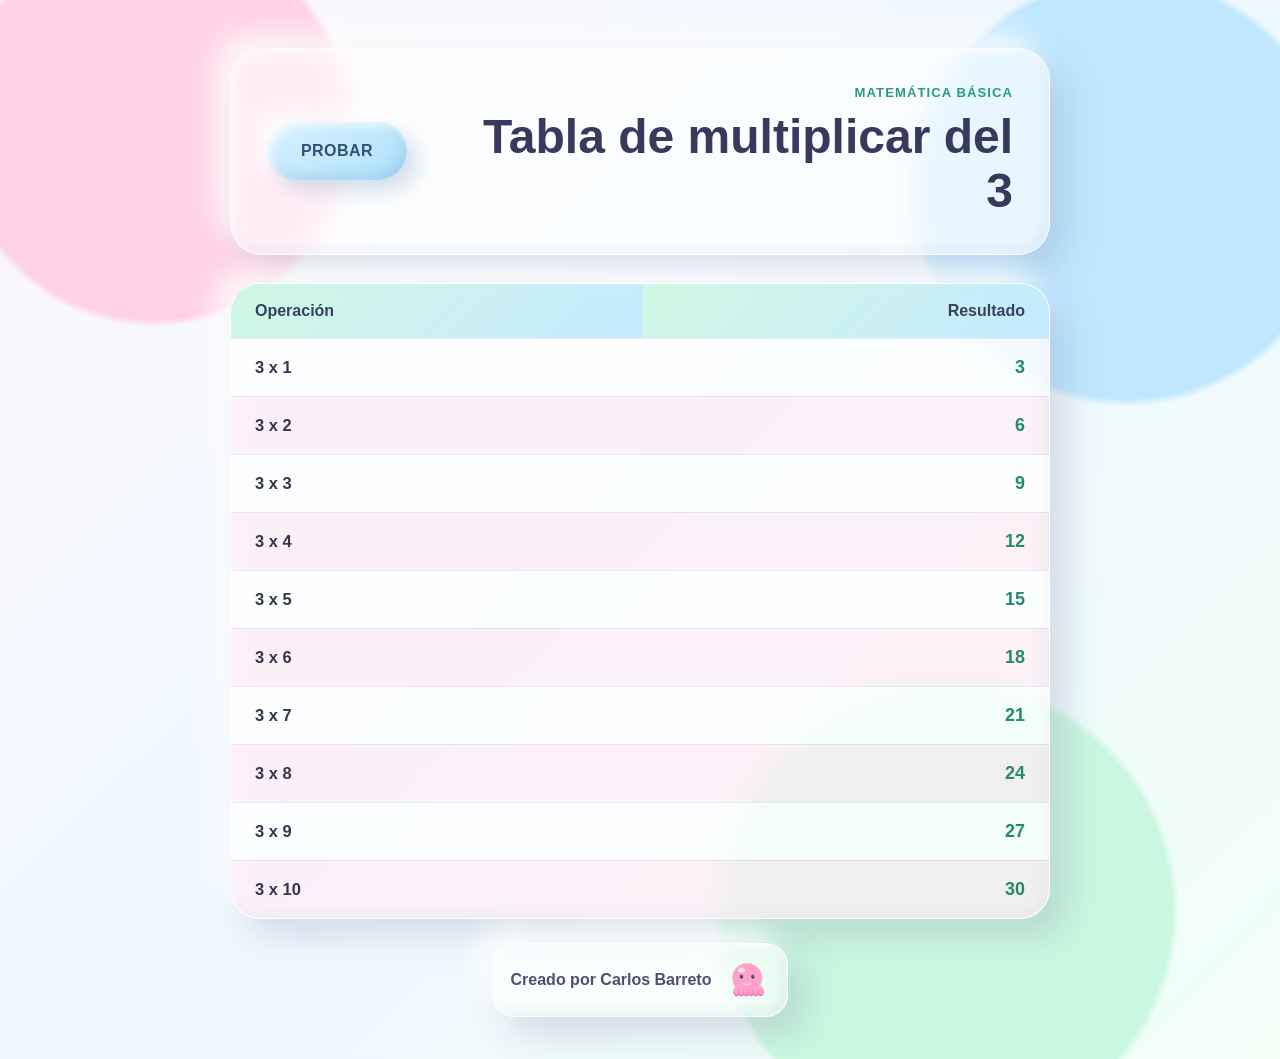
==== tablas/index.html @ 2ee15f22 "Reto- Más alto-Tablas de multiplicar,estilos parte 1,2 y 3" ====
<!DOCTYPE html>
<html lang="es">
<head>
  <meta charset="UTF-8">
  <meta name="viewport" content="width=device-width, initial-scale=1.0">
  <title>Tabla de Multiplicar del 3</title>
  <link rel="stylesheet" href="multiplicar.css">
  <script src="multiplicar.js"></script>
</head>
<body>
  <!-- Contenedor principal de la pagina -->
  <main class="page">
    <header class="page-header">
      <!-- Boton solicitado en la parte superior -->
      <button class="test-button" type="button">PROBAR</button>

      <div class="title-group">
        <p class="eyebrow">Matem&aacute;tica b&aacute;sica</p>
        <h1 id="table-title">Tabla de multiplicar del 3</h1>
      </div>
    </header>

    <section class="table-section" aria-labelledby="table-title">
      <!-- Tabla con los resultados de multiplicar el numero 3 -->
      <table class="multiplication-table">
        <thead>
          <tr>
            <th scope="col">Operaci&oacute;n</th>
            <th scope="col">Resultado</th>
          </tr>
        </thead>
        <tbody>
          <tr>
            <td>3 x 1</td>
            <td>3</td>
          </tr>
          <tr>
            <td>3 x 2</td>
            <td>6</td>
          </tr>
          <tr>
            <td>3 x 3</td>
            <td>9</td>
          </tr>
          <tr>
            <td>3 x 4</td>
            <td>12</td>
          </tr>
          <tr>
            <td>3 x 5</td>
            <td>15</td>
          </tr>
          <tr>
            <td>3 x 6</td>
            <td>18</td>
          </tr>
          <tr>
            <td>3 x 7</td>
            <td>21</td>
          </tr>
          <tr>
            <td>3 x 8</td>
            <td>24</td>
          </tr>
          <tr>
            <td>3 x 9</td>
            <td>27</td>
          </tr>
          <tr>
            <td>3 x 10</td>
            <td>30</td>
          </tr>
        </tbody>
      </table>
    </section>
  </main>

  <!-- Pie de pagina con creditos y logo -->
  <footer class="page-footer">
    <div class="credit-box">
      <span>Creado por Carlos Barreto</span>
      <img src="octopus.png" alt="Logo octopus" class="footer-logo">
    </div>
  </footer>
</body>
</html>
---- tablas/multiplicar.css ----
/* Reinicio basico para mantener medidas predecibles en todos los navegadores */
* {
  box-sizing: border-box;
}

:root {
  --ink: #34364f;
  --muted: #727596;
  --blue: #bfe8ff;
  --pink: #ffd1e5;
  --mint: #c9f7df;
  --lavender: #ddd5ff;
  --surface: rgba(255, 255, 255, 0.64);
  --shadow-dark: rgba(119, 126, 163, 0.25);
  --shadow-light: rgba(255, 255, 255, 0.9);
}

html {
  min-height: 100%;
}

body {
  min-height: 100vh;
  margin: 0;
  color: var(--ink);
  font-family: "Nunito", "Poppins", "Segoe UI", Arial, sans-serif;
  background:
    radial-gradient(circle at 12% 12%, var(--pink) 0 12rem, transparent 12.5rem),
    radial-gradient(circle at 88% 18%, var(--blue) 0 13rem, transparent 13.5rem),
    radial-gradient(circle at 74% 86%, var(--mint) 0 14rem, transparent 14.5rem),
    linear-gradient(135deg, #fff7fb 0%, #edf8ff 48%, #f1fff7 100%);
}

/* Contenedor principal con ancho flexible para moviles, tablets y escritorio */
.page {
  width: min(92%, 820px);
  margin: 0 auto;
  padding: clamp(18px, 4vw, 48px) 0 24px;
}

.page-header,
.table-section,
.credit-box {
  border: 1px solid rgba(255, 255, 255, 0.72);
  background: var(--surface);
  box-shadow:
    16px 16px 34px var(--shadow-dark),
    -14px -14px 30px var(--shadow-light),
    inset 3px 3px 8px rgba(255, 255, 255, 0.68),
    inset -5px -5px 12px rgba(134, 145, 181, 0.12);
  backdrop-filter: blur(10px);
}

.page-header {
  display: flex;
  align-items: center;
  justify-content: space-between;
  gap: 28px;
  margin-bottom: 28px;
  padding: clamp(22px, 4vw, 36px);
  border-radius: 32px;
}

.title-group {
  max-width: 540px;
  text-align: right;
}

.eyebrow {
  margin: 0 0 10px;
  color: #2c9c78;
  font-size: 0.82rem;
  font-weight: 900;
  letter-spacing: 0.08em;
  text-transform: uppercase;
}

h1 {
  margin: 0;
  color: #37395d;
  font-size: clamp(1.75rem, 4vw, 3rem);
  line-height: 1.12;
}

/* Boton claymorphism: forma suave, volumen y sombras internas/externas */
.test-button {
  display: inline-flex;
  align-items: center;
  justify-content: center;
  min-width: 140px;
  min-height: 58px;
  padding: 0 30px;
  border: 0;
  border-radius: 999px;
  color: #355076;
  background: linear-gradient(145deg, #d8f2ff, #aee0fb);
  box-shadow:
    10px 10px 20px rgba(99, 145, 178, 0.28),
    -8px -8px 18px rgba(255, 255, 255, 0.92),
    inset 4px 4px 9px rgba(255, 255, 255, 0.72),
    inset -5px -5px 12px rgba(83, 151, 190, 0.22);
  font-size: 1rem;
  font-weight: 900;
  letter-spacing: 0.03em;
  cursor: pointer;
  transition: transform 0.2s ease, box-shadow 0.2s ease;
}

.test-button:hover {
  transform: translateY(-2px);
  box-shadow:
    13px 13px 24px rgba(99, 145, 178, 0.32),
    -10px -10px 20px rgba(255, 255, 255, 0.96),
    inset 4px 4px 9px rgba(255, 255, 255, 0.78),
    inset -5px -5px 12px rgba(83, 151, 190, 0.24);
}

.test-button:focus-visible {
  outline: 4px solid rgba(255, 177, 212, 0.85);
  outline-offset: 5px;
}

.table-section {
  overflow: hidden;
  border-radius: 30px;
}

.multiplication-table {
  width: 100%;
  border-collapse: collapse;
}

.multiplication-table th,
.multiplication-table td {
  padding: 18px 24px;
  text-align: left;
  border-bottom: 1px solid rgba(156, 163, 198, 0.2);
}

.multiplication-table th {
  color: #38405f;
  background: linear-gradient(135deg, rgba(201, 247, 223, 0.88), rgba(191, 232, 255, 0.9));
  font-weight: 900;
}

.multiplication-table td {
  background: rgba(255, 255, 255, 0.42);
  font-size: 1.03rem;
  font-weight: 700;
}

.multiplication-table td:last-child,
.multiplication-table th:last-child {
  text-align: right;
}

.multiplication-table tr:last-child td {
  border-bottom: 0;
}

.multiplication-table tbody tr:nth-child(even) td {
  background: rgba(255, 209, 229, 0.28);
}

.multiplication-table tbody tr:hover td {
  background: rgba(221, 213, 255, 0.5);
}

.multiplication-table td:last-child {
  color: #238a6b;
  font-size: 1.12rem;
  font-weight: 900;
}

/* Pie de pagina con caja clay y logo alineado al texto */
.page-footer {
  width: min(92%, 820px);
  margin: 0 auto;
  padding: 0 0 clamp(18px, 4vw, 42px);
}

.credit-box {
  display: flex;
  align-items: center;
  justify-content: center;
  gap: 14px;
  width: fit-content;
  max-width: 100%;
  margin: 0 auto;
  padding: 14px 18px;
  border-radius: 22px;
  color: #4c4e70;
  font-weight: 900;
}

.footer-logo {
  width: 44px;
  height: 44px;
  object-fit: contain;
  border-radius: 14px;
}

/* Ajustes para tablets y telefonos */
@media (max-width: 720px) {
  .page-header {
    flex-direction: column;
    align-items: stretch;
    gap: 22px;
  }

  .title-group {
    text-align: left;
  }

  .test-button {
    width: 100%;
  }
}

@media (max-width: 480px) {
  .page {
    width: 100%;
    padding: 14px 12px 18px;
  }

  .page-footer {
    width: 100%;
    padding: 0 12px 18px;
  }

  .page-header {
    border-radius: 24px;
    padding: 20px;
  }

  .table-section {
    border-radius: 22px;
  }

  .multiplication-table th,
  .multiplication-table td {
    padding: 14px 12px;
    font-size: 0.95rem;
  }

  .credit-box {
    width: 100%;
    justify-content: space-between;
    padding: 12px 14px;
    font-size: 0.95rem;
  }
}
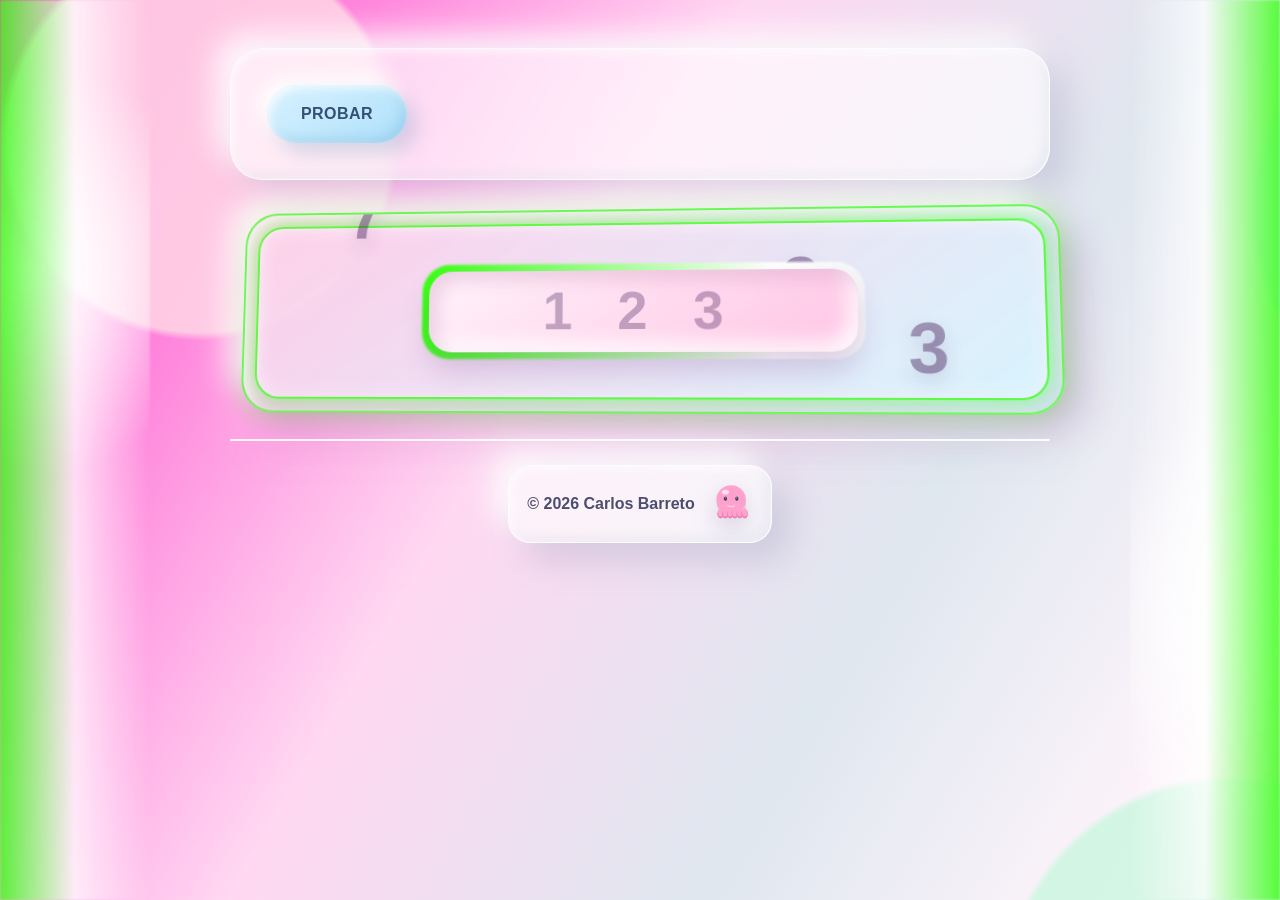
==== commit b9b1d819: "experiencia del usuario" ====
--- a/tablas/index.html
+++ b/tablas/index.html
@@ -1,75 +1,54 @@
 <!DOCTYPE html>
-<html lang="es">
+<html lang="es" id="html">
+
 <head>
   <meta charset="UTF-8">
   <meta name="viewport" content="width=device-width, initial-scale=1.0">
   <title>Tabla de Multiplicar del 3</title>
   <link rel="stylesheet" href="multiplicar.css">
-  <script src="multiplicar.js"></script>
+  <script src="multiplicar.js" defer></script>
 </head>
+
 <body>
   <!-- Contenedor principal de la pagina -->
   <main class="page">
     <header class="page-header">
       <!-- Boton solicitado en la parte superior -->
-      <button class="test-button" type="button">PROBAR</button>
+      <button class="test-button" type="button" onclick="generarTabla();">PROBAR</button>
 
-      <div class="title-group">
-        <p class="eyebrow">Matem&aacute;tica b&aacute;sica</p>
-        <h1 id="table-title">Tabla de multiplicar del 3</h1>
+      <div class="title-group" id="titulo">
+        <p class="eyebrow"></p>
+        <h1 id="table-title"></h1>
       </div>
     </header>
 
-    <section class="table-section" aria-labelledby="table-title">
-      <!-- Tabla con los resultados de multiplicar el numero 3 -->
+    <!-- Caja numerica con animaciones visuales para insinuar que se debe escribir un numero -->
+    <section class="number-zone" aria-labelledby="number-zone-title">
+      <h2 id="number-zone-title" class="visually-hidden">Ingrese un numero</h2>
+
+      <div class="number-card">
+        <span class="floating-number floating-number-one" aria-hidden="true">7</span>
+        <span class="floating-number floating-number-two" aria-hidden="true">3</span>
+        <span class="floating-number floating-number-three" aria-hidden="true">9</span>
+
+        <div class="number-input-wrap">
+          <input id="numberInput" class="number-input" type="number" min="0" step="1"
+            oninput="this.value = this.value.replace(/[^0-9]/g,'');" inputmode="numeric" pattern="[0-9]*"
+            autocomplete="off" placeholder="1   2   3" aria-describedby="numberMessage" aria-label="Ingrese un numero">
+        </div>
+
+        <p id="numberMessage" class="number-message" aria-live="polite">- ingrese un n&uacute;mero</p>
+      </div>
+    </section>
+
+    <section class="table-section" aria-labelledby="table-title" id="tabla">
+
       <table class="multiplication-table">
-        <thead>
-          <tr>
-            <th scope="col">Operaci&oacute;n</th>
-            <th scope="col">Resultado</th>
-          </tr>
+        <thead id="operacionResultado">
+
         </thead>
-        <tbody>
-          <tr>
-            <td>3 x 1</td>
-            <td>3</td>
-          </tr>
-          <tr>
-            <td>3 x 2</td>
-            <td>6</td>
-          </tr>
-          <tr>
-            <td>3 x 3</td>
-            <td>9</td>
-          </tr>
-          <tr>
-            <td>3 x 4</td>
-            <td>12</td>
-          </tr>
-          <tr>
-            <td>3 x 5</td>
-            <td>15</td>
-          </tr>
-          <tr>
-            <td>3 x 6</td>
-            <td>18</td>
-          </tr>
-          <tr>
-            <td>3 x 7</td>
-            <td>21</td>
-          </tr>
-          <tr>
-            <td>3 x 8</td>
-            <td>24</td>
-          </tr>
-          <tr>
-            <td>3 x 9</td>
-            <td>27</td>
-          </tr>
-          <tr>
-            <td>3 x 10</td>
-            <td>30</td>
-          </tr>
+        <tbody id="tablas">
+
         </tbody>
       </table>
     </section>
@@ -78,9 +57,11 @@
   <!-- Pie de pagina con creditos y logo -->
   <footer class="page-footer">
     <div class="credit-box">
-      <span>Creado por Carlos Barreto</span>
-      <img src="octopus.png" alt="Logo octopus" class="footer-logo">
+      <span>© 2026 Carlos Barreto</span>
+      <a href="https://wa.me/593987688143?text=Hola%20Carlos,%20quiero%20saber%20más%20de%20tus%20proyectos
+" target="_blank"><img src="octopus.png" alt="Logo octopus" class="footer-logo"></a>
     </div>
   </footer>
 </body>
-</html>
+
+</html>
--- a/tablas/multiplicar.css
+++ b/tablas/multiplicar.css
@@ -20,19 +20,54 @@
 }
 
 body {
+  position: relative;
+  overflow-x: hidden;
   min-height: 100vh;
   margin: 0;
   color: var(--ink);
   font-family: "Nunito", "Poppins", "Segoe UI", Arial, sans-serif;
   background:
-    radial-gradient(circle at 12% 12%, var(--pink) 0 12rem, transparent 12.5rem),
-    radial-gradient(circle at 88% 18%, var(--blue) 0 13rem, transparent 13.5rem),
-    radial-gradient(circle at 74% 86%, var(--mint) 0 14rem, transparent 14.5rem),
-    linear-gradient(135deg, #fff7fb 0%, #edf8ff 48%, #f1fff7 100%);
+    radial-gradient(circle at 12% 12%, rgba(255, 209, 229, 0.9) 0 12rem, transparent 12.5rem),
+    radial-gradient(circle at 88% 18%, rgba(191, 232, 255, 0.82) 0 13rem, transparent 13.5rem),
+    radial-gradient(circle at 74% 86%, rgba(201, 247, 223, 0.8) 0 14rem, transparent 14.5rem),
+    linear-gradient(120deg, #ff37c7 0%, #ffd8f2 32%, #dfe7ef 52%, #fff4fb 70%, #ff4bd1 100%);
+  background-size: 130% 130%;
+  animation: softBackground 12s ease-in-out infinite alternate;
+}
+
+body::before,
+body::after {
+  position: fixed;
+  top: 0;
+  bottom: 0;
+  z-index: 0;
+  width: min(14vw, 150px);
+  pointer-events: none;
+  content: "";
+}
+
+body::before {
+  left: 0;
+  background:
+    linear-gradient(90deg, rgba(57, 255, 20, 0.82), rgba(255, 255, 255, 0.72), transparent),
+    radial-gradient(circle at 20% 30%, rgba(255, 255, 255, 0.95), transparent 32%);
+  filter: blur(1px);
+  animation: neonEdgeLeft 4.8s linear infinite;
+}
+
+body::after {
+  right: 0;
+  background:
+    linear-gradient(270deg, rgba(57, 255, 20, 0.82), rgba(255, 255, 255, 0.72), transparent),
+    radial-gradient(circle at 80% 68%, rgba(255, 255, 255, 0.95), transparent 32%);
+  filter: blur(1px);
+  animation: neonEdgeRight 4.8s linear infinite;
 }
 
 /* Contenedor principal con ancho flexible para moviles, tablets y escritorio */
 .page {
+  position: relative;
+  z-index: 1;
   width: min(92%, 820px);
   margin: 0 auto;
   padding: clamp(18px, 4vw, 48px) 0 24px;
@@ -49,9 +84,12 @@
     inset 3px 3px 8px rgba(255, 255, 255, 0.68),
     inset -5px -5px 12px rgba(134, 145, 181, 0.12);
   backdrop-filter: blur(10px);
+  transform-style: preserve-3d;
+  animation: softFloat 5.8s ease-in-out infinite;
 }
 
 .page-header {
+  position: relative;
   display: flex;
   align-items: center;
   justify-content: space-between;
@@ -59,6 +97,19 @@
   margin-bottom: 28px;
   padding: clamp(22px, 4vw, 36px);
   border-radius: 32px;
+  overflow: hidden;
+}
+
+.page-header::after,
+.table-section::after,
+.credit-box::after {
+  position: absolute;
+  inset: -45%;
+  background: linear-gradient(110deg, transparent 38%, rgba(255, 255, 255, 0.6), rgba(221, 228, 235, 0.75), transparent 62%);
+  transform: translateX(-42%) rotate(8deg);
+  animation: cometSweep 5.5s linear infinite;
+  pointer-events: none;
+  content: "";
 }
 
 .title-group {
@@ -80,6 +131,10 @@
   color: #37395d;
   font-size: clamp(1.75rem, 4vw, 3rem);
   line-height: 1.12;
+  text-shadow:
+    0 3px 0 rgba(255, 255, 255, 0.65),
+    0 12px 24px rgba(81, 75, 135, 0.18);
+  animation: letterFloat 3.8s ease-in-out infinite;
 }
 
 /* Boton claymorphism: forma suave, volumen y sombras internas/externas */
@@ -121,8 +176,11 @@
 }
 
 .table-section {
+  position: relative;
   overflow: hidden;
+  margin-top: 26px;
   border-radius: 30px;
+  animation-delay: -1.4s;
 }
 
 .multiplication-table {
@@ -174,12 +232,15 @@
 
 /* Pie de pagina con caja clay y logo alineado al texto */
 .page-footer {
+  position: relative;
+  z-index: 1;
   width: min(92%, 820px);
   margin: 0 auto;
   padding: 0 0 clamp(18px, 4vw, 42px);
 }
 
 .credit-box {
+  position: relative;
   display: flex;
   align-items: center;
   justify-content: center;
@@ -191,6 +252,8 @@
   border-radius: 22px;
   color: #4c4e70;
   font-weight: 900;
+  overflow: hidden;
+  animation-delay: -2.2s;
 }
 
 .footer-logo {
@@ -198,6 +261,195 @@
   height: 44px;
   object-fit: contain;
   border-radius: 14px;
+  filter: drop-shadow(0 10px 12px rgba(89, 80, 128, 0.22));
+  animation: logoBounce 3.2s ease-in-out infinite,
+             pulpoPulse 1.6s ease-in-out infinite;
+}
+
+/* PULO PALPITA */
+@keyframes pulpoPulse {
+  0% {
+    transform: scale(1);
+    filter: drop-shadow(0 10px 12px rgba(89, 80, 128, 0.22));
+  }
+  50% {
+    transform: scale(1.15);
+    filter: drop-shadow(0 12px 16px rgba(255, 64, 128, 0.42));
+  }
+  100% {
+    transform: scale(1);
+    filter: drop-shadow(0 10px 12px rgba(89, 80, 128, 0.22));
+  }
+}
+
+
+
+/* Texto solo para lectores de pantalla; no aparece visualmente en la interfaz */
+.visually-hidden {
+  position: absolute;
+  width: 1px;
+  height: 1px;
+  padding: 0;
+  overflow: hidden;
+  clip: rect(0, 0, 0, 0);
+  white-space: nowrap;
+  border: 0;
+}
+
+/* Zona numerica con estilo 3D y senales visuales sin palabras dentro de la caja */
+.number-zone {
+  perspective: 900px;
+}
+
+.number-card {
+  position: relative;
+  display: grid;
+  place-items: center;
+  min-height: 205px;
+  padding: clamp(22px, 5vw, 42px);
+  border: 2px solid rgba(57, 255, 20, 0.72);
+  border-radius: 34px;
+  background:
+    linear-gradient(145deg, rgba(255, 203, 231, 0.82), rgba(205, 244, 255, 0.76)),
+    rgba(255, 255, 255, 0.58);
+  box-shadow:
+    18px 18px 36px rgba(139, 59, 140, 0.24),
+    -16px -16px 34px rgba(255, 255, 255, 0.88),
+    inset 6px 6px 14px rgba(255, 255, 255, 0.72),
+    inset -8px -8px 18px rgba(186, 88, 172, 0.16),
+    0 0 26px rgba(57, 255, 20, 0.42);
+  transform: rotateX(4deg) rotateY(-4deg);
+  transform-style: preserve-3d;
+  overflow: hidden;
+  animation: floatingCard 4.4s ease-in-out infinite, neonPulse 2.7s ease-in-out infinite;
+}
+
+.number-card::before {
+  position: absolute;
+  inset: -60%;
+  background: linear-gradient(100deg, transparent 42%, rgba(255, 255, 255, 0.92), rgba(217, 225, 232, 0.9), transparent 58%);
+  transform: translateX(-44%) rotate(10deg);
+  animation: cometSweep 3.6s linear infinite;
+  content: "";
+}
+
+.number-card::after {
+  position: absolute;
+  inset: 12px;
+  border: 2px solid rgba(57, 255, 20, 0.78);
+  border-radius: 26px;
+  box-shadow: 0 0 22px rgba(57, 255, 20, 0.58), inset 0 0 18px rgba(255, 255, 255, 0.62);
+  animation: borderChase 2.8s linear infinite;
+  pointer-events: none;
+  content: "";
+}
+
+.number-input-wrap {
+  position: relative;
+  z-index: 2;
+  width: min(100%, 430px);
+  transform: translateZ(42px);
+}
+
+.number-input-wrap::before {
+  position: absolute;
+  inset: -7px;
+  border-radius: 28px;
+  background: linear-gradient(90deg, #39ff14, #ffffff, #d7dde5, #39ff14);
+  background-size: 240% 100%;
+  filter: blur(1px);
+  animation: glowingFrame 2.2s linear infinite;
+  content: "";
+}
+
+.number-input {
+  position: relative;
+  z-index: 1;
+  width: 100%;
+  min-height: 82px;
+  border: 0;
+  border-radius: 24px;
+  color: #4a255d;
+  background:
+    linear-gradient(145deg, rgba(255, 246, 252, 0.92), rgba(255, 194, 229, 0.88)),
+    #ffd1e5;
+  box-shadow:
+    inset 8px 8px 18px rgba(160, 75, 142, 0.2),
+    inset -9px -9px 20px rgba(255, 255, 255, 0.92),
+    0 18px 28px rgba(125, 66, 142, 0.22);
+  font-size: clamp(2.1rem, 8vw, 3.4rem);
+  font-weight: 900;
+  text-align: center;
+  letter-spacing: 0;
+  outline: none;
+  animation: inputFloat 3s ease-in-out infinite, inputGlow 2.4s ease-in-out infinite;
+}
+
+.number-input::placeholder {
+  color: rgba(74, 37, 93, 0.34);
+}
+
+.number-input:focus {
+  box-shadow:
+    inset 7px 7px 16px rgba(160, 75, 142, 0.24),
+    inset -10px -10px 22px rgba(255, 255, 255, 0.96),
+    0 20px 34px rgba(125, 66, 142, 0.28),
+    0 0 32px rgba(57, 255, 20, 0.44);
+}
+
+.floating-number {
+  position: absolute;
+  z-index: 1;
+  color: rgba(74, 37, 93, 0.44);
+  font-size: clamp(2.2rem, 7vw, 4.4rem);
+  font-weight: 900;
+  text-shadow: 0 8px 18px rgba(87, 64, 114, 0.18);
+  pointer-events: none;
+}
+
+.floating-number-one {
+  left: 13%;
+  top: -20%;
+  animation: numberDrop 4.6s ease-in-out infinite;
+}
+
+.floating-number-two {
+  right: 13%;
+  bottom: 11%;
+  animation: numberWriteFade 4.2s ease-in-out infinite;
+}
+
+.floating-number-three {
+  right: 28%;
+  top: 16%;
+  animation: numberPulseFade 3.6s ease-in-out infinite;
+}
+
+.number-message {
+  position: absolute;
+  left: 50%;
+  bottom: 18px;
+  z-index: 3;
+  margin: 0;
+  color: #df143c;
+  font-size: 1rem;
+  font-style: italic;
+  font-weight: 900;
+  text-shadow: 0 2px 6px rgba(255, 255, 255, 0.75);
+  opacity: 0;
+  transform: translate(-50%, 18px) scale(0.82);
+  transform-origin: bottom center;
+  transition: opacity 0.32s ease, transform 0.42s cubic-bezier(0.2, 0.9, 0.25, 1.18);
+  pointer-events: none;
+}
+
+.number-message.is-visible {
+  opacity: 1;
+  transform: translate(-50%, 0) scale(1);
+}
+
+.number-input.is-invalid {
+  animation: inputFloat 3s ease-in-out infinite, inputGlow 2.4s ease-in-out infinite, invalidShake 0.34s ease;
 }
 
 /* Ajustes para tablets y telefonos */
@@ -215,6 +467,11 @@
   .test-button {
     width: 100%;
   }
+
+  .number-card {
+    min-height: 190px;
+    transform: rotateX(3deg) rotateY(-2deg);
+  }
 }
 
 @media (max-width: 480px) {
@@ -249,4 +506,267 @@
     padding: 12px 14px;
     font-size: 0.95rem;
   }
-}
+
+  .number-card {
+    min-height: 178px;
+    padding: 22px 16px 46px;
+    border-radius: 26px;
+  }
+
+  .number-input {
+    min-height: 72px;
+    border-radius: 20px;
+  }
+
+  .number-message {
+    width: 100%;
+    text-align: center;
+    bottom: 14px;
+  }
+}
+
+@keyframes softBackground {
+  0% {
+    background-position: 0% 35%;
+  }
+
+  100% {
+    background-position: 100% 65%;
+  }
+}
+
+@keyframes neonEdgeLeft {
+  0% {
+    transform: translateX(-30%) scaleY(1);
+    opacity: 0.62;
+  }
+
+  50% {
+    transform: translateX(18%) scaleY(1.03);
+    opacity: 0.96;
+  }
+
+  100% {
+    transform: translateX(-30%) scaleY(1);
+    opacity: 0.62;
+  }
+}
+
+@keyframes neonEdgeRight {
+  0% {
+    transform: translateX(30%) scaleY(1);
+    opacity: 0.62;
+  }
+
+  50% {
+    transform: translateX(-18%) scaleY(1.03);
+    opacity: 0.96;
+  }
+
+  100% {
+    transform: translateX(30%) scaleY(1);
+    opacity: 0.62;
+  }
+}
+
+@keyframes cometSweep {
+  0% {
+    transform: translateX(-48%) rotate(10deg);
+  }
+
+  100% {
+    transform: translateX(48%) rotate(10deg);
+  }
+}
+
+@keyframes softFloat {
+  0%,
+  100% {
+    transform: translateY(0) rotateX(0deg);
+  }
+
+  50% {
+    transform: translateY(-7px) rotateX(1.2deg);
+  }
+}
+
+@keyframes letterFloat {
+  0%,
+  100% {
+    transform: translateY(0);
+  }
+
+  50% {
+    transform: translateY(-4px);
+  }
+}
+
+@keyframes logoBounce {
+  0%,
+  100% {
+    transform: translateY(0) rotate(-2deg);
+  }
+
+  50% {
+    transform: translateY(-6px) rotate(3deg);
+  }
+}
+
+@keyframes floatingCard {
+  0%,
+  100% {
+    transform: translateY(0) rotateX(4deg) rotateY(-4deg);
+  }
+
+  50% {
+    transform: translateY(-12px) rotateX(2deg) rotateY(4deg);
+  }
+}
+
+@keyframes neonPulse {
+  0%,
+  100% {
+    box-shadow:
+      18px 18px 36px rgba(139, 59, 140, 0.24),
+      -16px -16px 34px rgba(255, 255, 255, 0.88),
+      inset 6px 6px 14px rgba(255, 255, 255, 0.72),
+      inset -8px -8px 18px rgba(186, 88, 172, 0.16),
+      0 0 20px rgba(57, 255, 20, 0.36);
+  }
+
+  50% {
+    box-shadow:
+      22px 22px 42px rgba(139, 59, 140, 0.28),
+      -18px -18px 38px rgba(255, 255, 255, 0.94),
+      inset 7px 7px 16px rgba(255, 255, 255, 0.78),
+      inset -9px -9px 20px rgba(186, 88, 172, 0.18),
+      0 0 36px rgba(57, 255, 20, 0.72);
+  }
+}
+
+@keyframes borderChase {
+  0% {
+    box-shadow: 0 0 14px rgba(57, 255, 20, 0.48), inset 0 0 14px rgba(255, 255, 255, 0.48);
+  }
+
+  50% {
+    box-shadow: 0 0 28px rgba(255, 255, 255, 0.88), inset 0 0 24px rgba(57, 255, 20, 0.68);
+  }
+
+  100% {
+    box-shadow: 0 0 14px rgba(57, 255, 20, 0.48), inset 0 0 14px rgba(255, 255, 255, 0.48);
+  }
+}
+
+@keyframes glowingFrame {
+  0% {
+    background-position: 0% 50%;
+  }
+
+  100% {
+    background-position: 240% 50%;
+  }
+}
+
+@keyframes inputFloat {
+  0%,
+  100% {
+    transform: translateY(0);
+  }
+
+  50% {
+    transform: translateY(-5px);
+  }
+}
+
+@keyframes inputGlow {
+  0%,
+  100% {
+    background-position: 0% 50%;
+  }
+
+  50% {
+    background-position: 100% 50%;
+  }
+}
+
+@keyframes numberDrop {
+  0% {
+    transform: translateY(-40px) rotate(-8deg);
+    opacity: 0;
+  }
+
+  42% {
+    transform: translateY(126px) rotate(6deg);
+    opacity: 0.78;
+  }
+
+  72%,
+  100% {
+    transform: translateY(148px) rotate(6deg);
+    opacity: 0;
+  }
+}
+
+@keyframes numberWriteFade {
+  0%,
+  28% {
+    clip-path: inset(0 100% 0 0);
+    opacity: 0;
+  }
+
+  52% {
+    clip-path: inset(0 0 0 0);
+    opacity: 0.78;
+  }
+
+  100% {
+    clip-path: inset(0 0 0 0);
+    opacity: 0;
+    transform: translateY(-18px);
+  }
+}
+
+@keyframes numberPulseFade {
+  0%,
+  100% {
+    transform: scale(0.86);
+    opacity: 0;
+  }
+
+  44% {
+    transform: scale(1.14);
+    opacity: 0.55;
+  }
+}
+
+@keyframes invalidShake {
+  0%,
+  100% {
+    transform: translateX(0);
+  }
+
+  25% {
+    transform: translateX(-6px);
+  }
+
+  75% {
+    transform: translateX(6px);
+  }
+}
+
+/* @media (prefers-reduced-motion: reduce) {
+  *,
+  *::before,
+  *::after {
+    scroll-behavior: auto !important;
+    animation-duration: 0.01ms !important;
+    animation-iteration-count: 1 !important;
+    transition-duration: 0.01ms !important;
+  }
+} */
+@media (max-width: 480px) {
+  .footer-logo {
+    animation: pulpoPulse 2s ease-in-out infinite; /* más lento en móvil */
+  }
+}
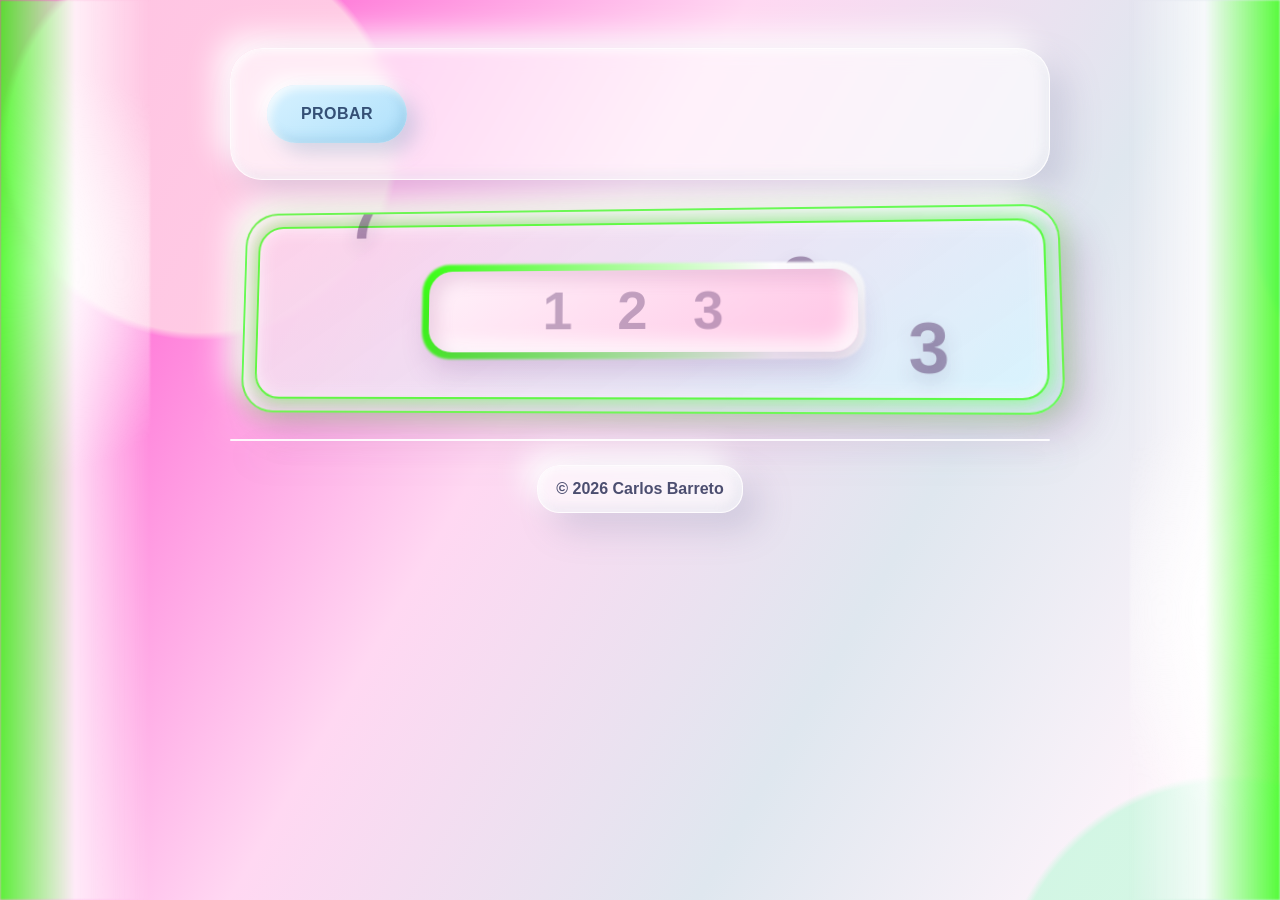
==== commit 271a392b: "favicon" ====
--- a/tablas/index.html
+++ b/tablas/index.html
@@ -4,10 +4,21 @@
 <head>
   <meta charset="UTF-8">
   <meta name="viewport" content="width=device-width, initial-scale=1.0">
-  <title>Tabla de Multiplicar del 3</title>
+  <title>Tablas</title>
   <link rel="stylesheet" href="multiplicar.css">
   <script src="multiplicar.js" defer></script>
+
+  <!-- Favicon estándar (para compatibilidad máxima) -->
+  <link rel="icon" href="favicon/favicon.ico" type="image/x-icon">
+  <link rel="shortcut icon" href="favicon/favicon.ico" type="image/x-icon">
+
+  <!-- Favicon en PNG (para navegadores modernos) -->
+  <link rel="icon" href="favicon/octopus.png" type="image/png">
+
+  <!-- Icono para dispositivos Apple -->
+  <link rel="apple-touch-icon" href="favicon/octopus.png">
 </head>
+
 
 <body>
   <!-- Contenedor principal de la pagina -->
@@ -58,10 +69,4 @@
   <footer class="page-footer">
     <div class="credit-box">
       <span>© 2026 Carlos Barreto</span>
-      <a href="https://wa.me/593987688143?text=Hola%20Carlos,%20quiero%20saber%20más%20de%20tus%20proyectos
-" target="_blank"><img src="octopus.png" alt="Logo octopus" class="footer-logo"></a>
-    </div>
-  </footer>
-</body>
-
-</html>+      <a href="https://wa.me/593987688143?text=Hola%20Carlos,%20quiero%20saber%20más%20de%20tus
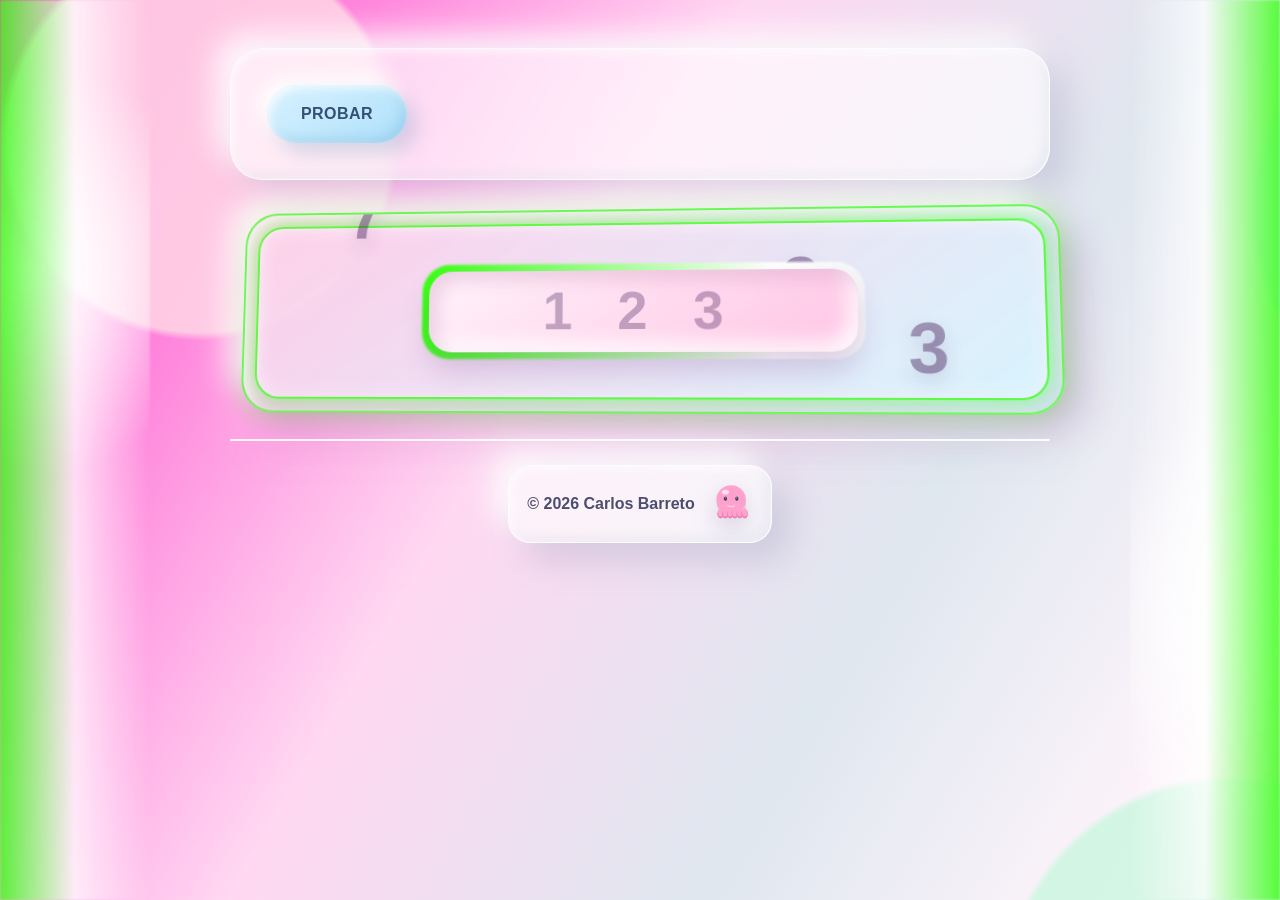
==== commit 8b75d428: "Actualización del logo" ====
--- a/tablas/index.html
+++ b/tablas/index.html
@@ -69,4 +69,10 @@
   <footer class="page-footer">
     <div class="credit-box">
       <span>© 2026 Carlos Barreto</span>
-      <a href="https://wa.me/593987688143?text=Hola%20Carlos,%20quiero%20saber%20más%20de%20tus+      <a href="https://wa.me/593987688143?text=Hola%20Carlos,%20quiero%20saber%20más%20de%20tus%20proyectos
+" target="_blank"><img src="favicon/octopus.png" alt="Logo octopus" class="footer-logo"></a>
+    </div>
+  </footer>
+</body>
+
+</html>
